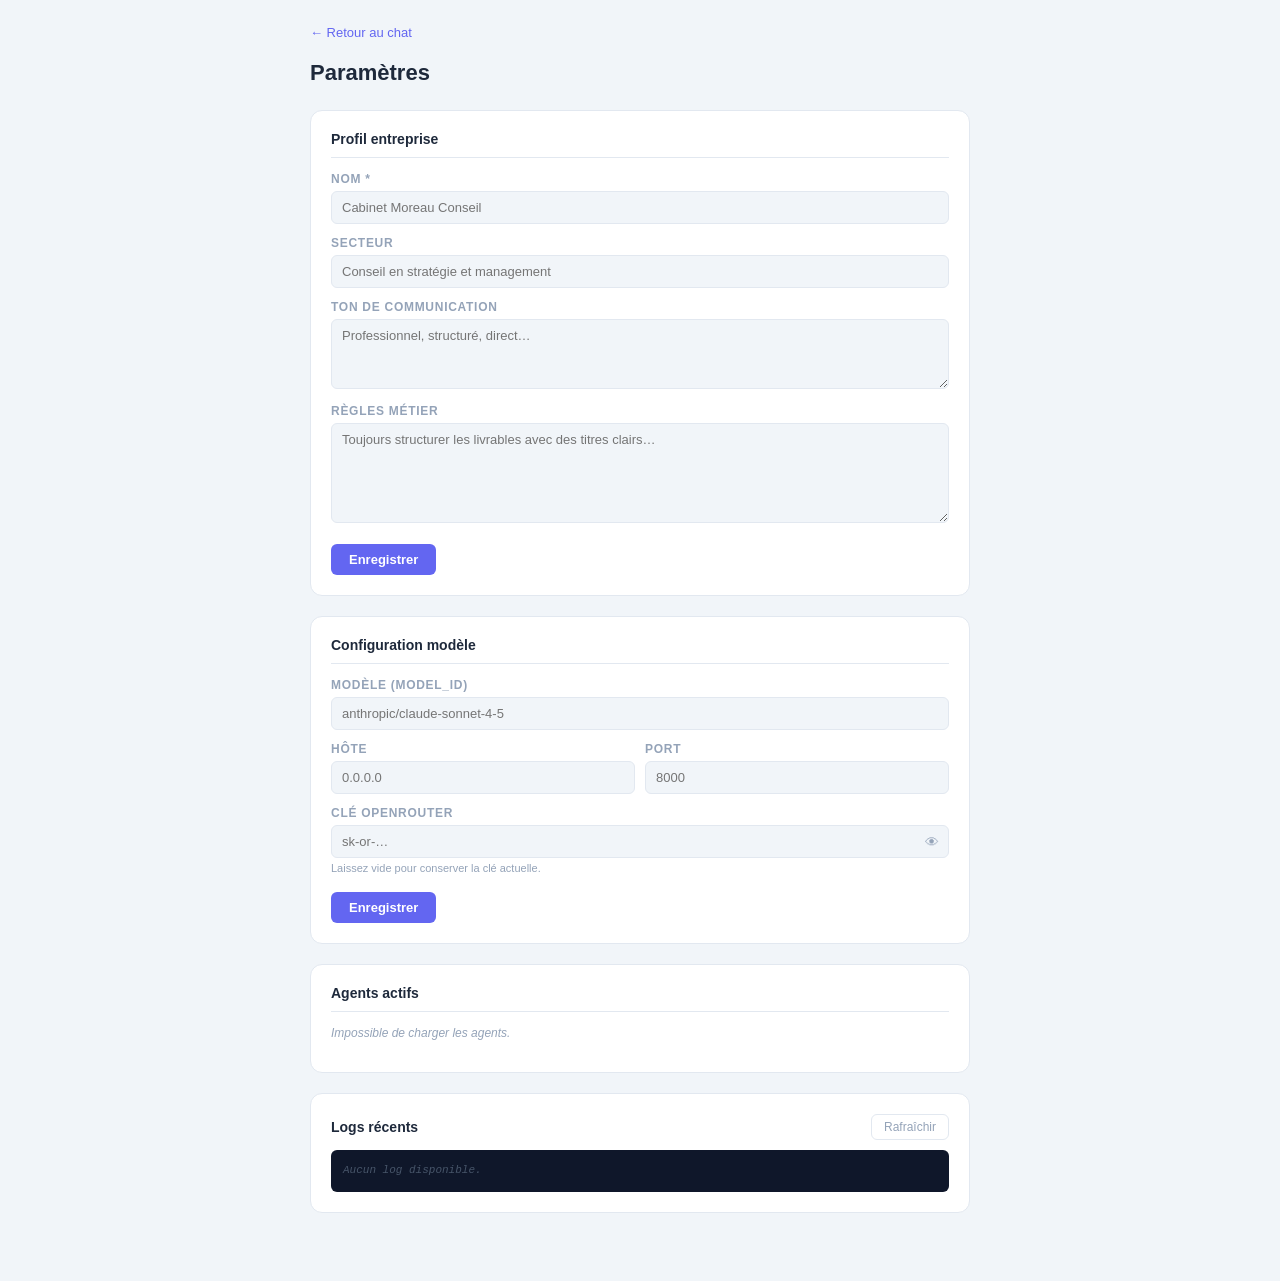
==== frontend/settings.html @ a45c14cb "feat: Big Bertha V1 — chatbot B2B local avec équipe d'agents IA Stack : FastAPI + SQLite + HTML/CSS/" ====
<!DOCTYPE html>
<html lang="fr">
<head>
  <meta charset="UTF-8">
  <meta name="viewport" content="width=device-width, initial-scale=1.0">
  <title>Paramètres — Big Bertha</title>
  <link rel="stylesheet" href="style.css">
</head>
<body class="settings-page">
  <div class="settings-container">
    <a href="chat.html" class="settings-back">← Retour au chat</a>
    <h1 class="settings-title">Paramètres</h1>

    <!-- Section 1 : Profil entreprise -->
    <section class="settings-section" id="section-profile">
      <h2>Profil entreprise</h2>
      <p class="profile-notice" id="profile-notice"></p>
      <div class="form-group">
        <label for="profile-name">Nom *</label>
        <input type="text" id="profile-name" placeholder="Cabinet Moreau Conseil">
        <div class="field-error" id="profile-name-error"></div>
      </div>
      <div class="form-group">
        <label for="profile-sector">Secteur</label>
        <input type="text" id="profile-sector" placeholder="Conseil en stratégie et management">
      </div>
      <div class="form-group">
        <label for="profile-tone">Ton de communication</label>
        <textarea id="profile-tone" placeholder="Professionnel, structuré, direct…"></textarea>
      </div>
      <div class="form-group">
        <label for="profile-rules">Règles métier</label>
        <textarea id="profile-rules" class="tall" placeholder="Toujours structurer les livrables avec des titres clairs…"></textarea>
      </div>
      <button class="btn-save" id="btn-save-profile">Enregistrer</button>
      <span class="save-success" id="profile-success"></span>
    </section>

    <!-- Section 2 : Configuration modèle -->
    <section class="settings-section" id="section-config">
      <h2>Configuration modèle</h2>
      <div class="form-group">
        <label for="config-model">Modèle (model_id)</label>
        <input type="text" id="config-model" placeholder="anthropic/claude-sonnet-4-5">
      </div>
      <div class="form-row">
        <div class="form-group">
          <label for="config-host">Hôte</label>
          <input type="text" id="config-host" placeholder="0.0.0.0">
        </div>
        <div class="form-group">
          <label for="config-port">Port</label>
          <input type="text" id="config-port" placeholder="8000">
        </div>
      </div>
      <div class="form-group">
        <label for="config-key">Clé OpenRouter</label>
        <div class="password-wrap">
          <input type="password" id="config-key" placeholder="sk-or-…" autocomplete="off">
          <button class="btn-eye" id="btn-toggle-key" title="Afficher/masquer">👁</button>
        </div>
        <div class="form-hint">Laissez vide pour conserver la clé actuelle.</div>
      </div>
      <button class="btn-save" id="btn-save-config">Enregistrer</button>
      <span class="save-success" id="config-success"></span>
    </section>

    <!-- Section 3 : Agents actifs -->
    <section class="settings-section" id="section-agents">
      <h2>Agents actifs</h2>
      <div class="agents-grid" id="agents-grid"></div>
    </section>

    <!-- Section 4 : Logs -->
    <section class="settings-section" id="section-logs">
      <div class="logs-header">
        <h2>Logs récents</h2>
        <button class="btn-refresh" id="btn-refresh-logs">Rafraîchir</button>
      </div>
      <div id="logs-content"></div>
    </section>
  </div>

  <script src="api.js"></script>
  <script src="shared.js"></script>
  <script src="settings.js"></script>
</body>
</html>
---- frontend/style.css ----
:root {
  --color-primary: #6366f1;
  --color-primary-hover: #4f46e5;
  --color-bg: #f1f5f9;
  --color-bg-dark: #1e1e2e;
  --color-sidebar: #1e1e2e;
  --color-sidebar-text: #cbd5e1;
  --color-sidebar-hover: #2a2a3e;
  --color-sidebar-active-bg: #2e2e45;
  --color-sidebar-active-border: var(--color-primary);
  --color-surface: #ffffff;
  --color-border: #e2e8f0;
  --color-text: #1e293b;
  --color-text-muted: #94a3b8;
  --color-msg-user-bg: var(--color-primary);
  --color-msg-user-text: #ffffff;
  --color-msg-boss-bg: #ffffff;
  --color-msg-boss-border: #e2e8f0;
  --color-error-bg: #fee2e2;
  --color-error-border: #ef4444;
  --color-error-text: #991b1b;
  --color-progress-bg: #f0f4ff;
  --color-progress-border: #c7d2fe;
  --color-right-panel: #f8fafc;
  --sidebar-width: 260px;
  --right-panel-width: 280px;
  --radius: 12px;
  --radius-sm: 6px;
  --font-sans: -apple-system, BlinkMacSystemFont, 'Segoe UI', Roboto, sans-serif;
  --font-mono: 'Courier New', Courier, monospace;
}

*, *::before, *::after { box-sizing: border-box; margin: 0; padding: 0; }

body {
  font-family: var(--font-sans);
  background: var(--color-bg);
  color: var(--color-text);
  height: 100vh;
  overflow: hidden;
  font-size: 14px;
}

body.settings-page {
  height: auto;
  overflow: auto;
}

/* ── LAYOUT ─────────────────────────────────────────── */

.app-layout {
  display: flex;
  height: 100vh;
  width: 100vw;
}

/* ── SIDEBAR ────────────────────────────────────────── */

#sidebar {
  width: var(--sidebar-width);
  min-width: var(--sidebar-width);
  background: var(--color-sidebar);
  color: var(--color-sidebar-text);
  display: flex;
  flex-direction: column;
  height: 100vh;
  overflow: hidden;
}

#sidebar h1 {
  font-size: 18px;
  font-weight: 700;
  color: #ffffff;
  padding: 20px 16px 12px;
  letter-spacing: -0.3px;
  flex-shrink: 0;
}

#btn-new-conv {
  margin: 0 12px 8px;
  padding: 9px 12px;
  background: var(--color-primary);
  color: #fff;
  border: none;
  border-radius: var(--radius-sm);
  cursor: pointer;
  font-size: 13px;
  font-weight: 600;
  text-align: left;
  transition: background 0.15s;
  flex-shrink: 0;
}
#btn-new-conv:hover { background: var(--color-primary-hover); }

#conv-list {
  flex: 1;
  overflow-y: auto;
  padding: 4px 0;
}

#conv-list::-webkit-scrollbar { width: 4px; }
#conv-list::-webkit-scrollbar-track { background: transparent; }
#conv-list::-webkit-scrollbar-thumb { background: #3f3f5a; border-radius: 2px; }

.conv-item {
  display: flex;
  align-items: center;
  padding: 9px 12px;
  cursor: pointer;
  border-left: 3px solid transparent;
  transition: background 0.1s;
  gap: 8px;
}
.conv-item:hover { background: var(--color-sidebar-hover); }
.conv-item.active {
  background: var(--color-sidebar-active-bg);
  border-left-color: var(--color-sidebar-active-border);
}

.conv-item-body {
  flex: 1;
  overflow: hidden;
}
.conv-item-title {
  font-size: 13px;
  font-weight: 500;
  color: #e2e8f0;
  white-space: nowrap;
  overflow: hidden;
  text-overflow: ellipsis;
}
.conv-item-title.no-title {
  color: var(--color-text-muted);
  font-style: italic;
}
.conv-item-date {
  font-size: 11px;
  color: var(--color-text-muted);
  margin-top: 2px;
}

.btn-delete-conv {
  background: none;
  border: none;
  color: var(--color-text-muted);
  cursor: pointer;
  padding: 2px 4px;
  font-size: 14px;
  opacity: 0;
  border-radius: 4px;
  transition: opacity 0.1s, color 0.1s;
  flex-shrink: 0;
}
.conv-item:hover .btn-delete-conv { opacity: 1; }
.btn-delete-conv:hover { color: #ef4444; }

.sidebar-state {
  padding: 12px 16px;
  font-size: 12px;
  color: var(--color-text-muted);
  line-height: 1.5;
}

.btn-retry {
  margin-top: 8px;
  padding: 5px 10px;
  background: none;
  border: 1px solid var(--color-text-muted);
  border-radius: var(--radius-sm);
  color: var(--color-sidebar-text);
  cursor: pointer;
  font-size: 12px;
  display: block;
}
.btn-retry:hover { border-color: var(--color-primary); color: var(--color-primary); }

#link-settings {
  display: block;
  padding: 14px 16px;
  border-top: 1px solid #2a2a3e;
  color: var(--color-text-muted);
  text-decoration: none;
  font-size: 13px;
  transition: color 0.15s;
  flex-shrink: 0;
}
#link-settings:hover { color: #e2e8f0; }

/* ── MAIN ───────────────────────────────────────────── */

#main {
  flex: 1;
  display: flex;
  flex-direction: column;
  height: 100vh;
  overflow: hidden;
  background: var(--color-bg);
  min-width: 0;
}

#conv-title-bar {
  padding: 12px 20px;
  background: var(--color-surface);
  border-bottom: 1px solid var(--color-border);
  flex-shrink: 0;
}

#conv-title {
  font-size: 15px;
  font-weight: 600;
  color: var(--color-text);
  cursor: pointer;
  padding: 4px 6px;
  border-radius: var(--radius-sm);
  border: 1px solid transparent;
  display: inline-block;
  max-width: 100%;
  transition: border-color 0.15s;
}
#conv-title:hover { border-color: var(--color-border); background: var(--color-bg); }

#conv-title-input {
  font-size: 15px;
  font-weight: 600;
  color: var(--color-text);
  border: 1px solid var(--color-primary);
  border-radius: var(--radius-sm);
  padding: 4px 6px;
  outline: none;
  width: 100%;
  max-width: 500px;
  background: var(--color-surface);
}

#messages {
  flex: 1;
  overflow-y: auto;
  padding: 20px;
  display: flex;
  flex-direction: column;
  gap: 12px;
}

#messages::-webkit-scrollbar { width: 6px; }
#messages::-webkit-scrollbar-track { background: transparent; }
#messages::-webkit-scrollbar-thumb { background: #cbd5e1; border-radius: 3px; }

.msg-empty {
  margin: auto;
  color: var(--color-text-muted);
  font-size: 14px;
  text-align: center;
}

.msg-row {
  display: flex;
}
.msg-row.user { justify-content: flex-end; }
.msg-row.boss { justify-content: flex-start; }

.msg-bubble {
  max-width: 70%;
  padding: 10px 14px;
  border-radius: var(--radius);
  line-height: 1.55;
  font-size: 14px;
  word-wrap: break-word;
}

.msg-row.user .msg-bubble {
  background: var(--color-msg-user-bg);
  color: var(--color-msg-user-text);
  border-bottom-right-radius: 4px;
}

.msg-row.boss .msg-bubble {
  background: var(--color-msg-boss-bg);
  border: 1px solid var(--color-msg-boss-border);
  color: var(--color-text);
  border-bottom-left-radius: 4px;
  box-shadow: 0 1px 3px rgba(0,0,0,0.06);
}

.msg-row.boss .msg-bubble h1,
.msg-row.boss .msg-bubble h2,
.msg-row.boss .msg-bubble h3 {
  margin-top: 10px;
  margin-bottom: 4px;
  font-size: 14px;
}
.msg-row.boss .msg-bubble h1:first-child,
.msg-row.boss .msg-bubble h2:first-child,
.msg-row.boss .msg-bubble h3:first-child { margin-top: 0; }
.msg-row.boss .msg-bubble ul { padding-left: 18px; margin: 4px 0; }
.msg-row.boss .msg-bubble p { margin: 2px 0; }
.msg-row.boss .msg-bubble br { display: block; margin: 2px 0; content: ''; }

/* Indicateur de progression */
.msg-progress {
  display: flex;
  justify-content: flex-start;
}

.msg-progress-bubble {
  background: var(--color-progress-bg);
  border: 1px solid var(--color-progress-border);
  border-radius: var(--radius);
  border-bottom-left-radius: 4px;
  padding: 10px 14px;
  font-size: 13px;
  color: #4338ca;
  max-width: 70%;
}

.msg-progress-bubble::after {
  content: '';
  display: inline-block;
  animation: dots 1.4s infinite;
}

@keyframes dots {
  0%   { content: ''; }
  25%  { content: '.'; }
  50%  { content: '..'; }
  75%  { content: '...'; }
  100% { content: ''; }
}

/* Message d'erreur job */
.msg-error {
  display: flex;
  justify-content: flex-start;
}

.msg-error-bubble {
  background: var(--color-error-bg);
  border: 1px solid var(--color-error-border);
  border-radius: var(--radius);
  border-bottom-left-radius: 4px;
  padding: 10px 14px;
  font-size: 13px;
  color: var(--color-error-text);
  max-width: 70%;
}

/* Zone de saisie */
#input-zone {
  padding: 12px 20px;
  background: var(--color-surface);
  border-top: 1px solid var(--color-border);
  display: flex;
  gap: 10px;
  align-items: flex-end;
  flex-shrink: 0;
}

#msg-input {
  flex: 1;
  resize: none;
  border: 1px solid var(--color-border);
  border-radius: var(--radius-sm);
  padding: 10px 12px;
  font-family: var(--font-sans);
  font-size: 14px;
  color: var(--color-text);
  background: var(--color-bg);
  outline: none;
  min-height: 42px;
  max-height: 90px;
  line-height: 1.4;
  transition: border-color 0.15s;
}
#msg-input:focus { border-color: var(--color-primary); }
#msg-input:disabled { opacity: 0.5; cursor: not-allowed; }

#btn-send {
  padding: 10px 18px;
  background: var(--color-primary);
  color: #fff;
  border: none;
  border-radius: var(--radius-sm);
  cursor: pointer;
  font-size: 14px;
  font-weight: 600;
  transition: background 0.15s, opacity 0.15s;
  white-space: nowrap;
  flex-shrink: 0;
  align-self: flex-end;
  height: 42px;
}
#btn-send:hover:not(:disabled) { background: var(--color-primary-hover); }
#btn-send:disabled { opacity: 0.4; pointer-events: none; }

/* ── PANNEAU DROIT ──────────────────────────────────── */

#right-panel {
  width: var(--right-panel-width);
  min-width: var(--right-panel-width);
  background: var(--color-right-panel);
  border-left: 1px solid var(--color-border);
  display: flex;
  flex-direction: column;
  height: 100vh;
  overflow: hidden;
}

#right-panel h2 {
  font-size: 12px;
  font-weight: 700;
  text-transform: uppercase;
  letter-spacing: 0.08em;
  color: var(--color-text-muted);
  padding: 16px 16px 8px;
  flex-shrink: 0;
}

#pinned-list {
  flex: 1;
  overflow-y: auto;
  padding: 4px 0;
}

#pinned-list::-webkit-scrollbar { width: 4px; }
#pinned-list::-webkit-scrollbar-thumb { background: #cbd5e1; border-radius: 2px; }

.pinned-empty {
  padding: 12px 16px;
  font-size: 12px;
  color: var(--color-text-muted);
  font-style: italic;
}

.pinned-item {
  display: flex;
  align-items: flex-start;
  padding: 8px 12px;
  gap: 6px;
  border-bottom: 1px solid var(--color-border);
}
.pinned-item:last-child { border-bottom: none; }

.pinned-source {
  font-size: 10px;
  color: var(--color-text-muted);
  flex-shrink: 0;
  margin-top: 2px;
  width: 16px;
  text-align: center;
}

.pinned-content {
  flex: 1;
  font-size: 12px;
  color: var(--color-text);
  line-height: 1.5;
  word-break: break-word;
}

.btn-unpin {
  background: none;
  border: none;
  color: var(--color-text-muted);
  cursor: pointer;
  font-size: 14px;
  opacity: 0;
  padding: 0 2px;
  transition: opacity 0.1s, color 0.1s;
  flex-shrink: 0;
  line-height: 1;
}
.pinned-item:hover .btn-unpin { opacity: 1; }
.btn-unpin:hover { color: #ef4444; }

.pinned-error {
  padding: 6px 12px;
  font-size: 11px;
  color: var(--color-error-text);
  background: var(--color-error-bg);
}

#right-panel-actions {
  padding: 10px 12px;
  border-top: 1px solid var(--color-border);
  flex-shrink: 0;
}

#btn-add-pin {
  width: 100%;
  padding: 7px 10px;
  background: none;
  border: 1px dashed var(--color-border);
  border-radius: var(--radius-sm);
  color: var(--color-text-muted);
  cursor: pointer;
  font-size: 12px;
  text-align: left;
  transition: border-color 0.15s, color 0.15s;
}
#btn-add-pin:hover { border-color: var(--color-primary); color: var(--color-primary); }

#pin-form {
  display: none;
  flex-direction: column;
  gap: 6px;
}
#pin-form.visible { display: flex; }

#pin-textarea {
  resize: none;
  border: 1px solid var(--color-border);
  border-radius: var(--radius-sm);
  padding: 7px 9px;
  font-family: var(--font-sans);
  font-size: 12px;
  min-height: 60px;
  outline: none;
  transition: border-color 0.15s;
}
#pin-textarea:focus { border-color: var(--color-primary); }

.pin-form-actions {
  display: flex;
  gap: 6px;
}

#btn-pin-submit {
  flex: 1;
  padding: 6px;
  background: var(--color-primary);
  color: #fff;
  border: none;
  border-radius: var(--radius-sm);
  cursor: pointer;
  font-size: 12px;
  font-weight: 600;
  transition: background 0.15s, opacity 0.15s;
}
#btn-pin-submit:disabled { opacity: 0.4; pointer-events: none; }
#btn-pin-submit:hover:not(:disabled) { background: var(--color-primary-hover); }

#btn-pin-cancel {
  padding: 6px 10px;
  background: none;
  border: 1px solid var(--color-border);
  border-radius: var(--radius-sm);
  cursor: pointer;
  font-size: 12px;
  color: var(--color-text-muted);
  transition: border-color 0.15s;
}
#btn-pin-cancel:hover { border-color: var(--color-text-muted); }

/* ── SETTINGS ───────────────────────────────────────── */

.settings-page {
  min-height: 100vh;
  background: var(--color-bg);
  padding: 0;
}

.settings-container {
  max-width: 700px;
  margin: 0 auto;
  padding: 24px 20px 48px;
}

.settings-back {
  display: inline-block;
  margin-bottom: 20px;
  color: var(--color-primary);
  text-decoration: none;
  font-size: 13px;
  font-weight: 500;
}
.settings-back:hover { text-decoration: underline; }

.settings-title {
  font-size: 22px;
  font-weight: 700;
  margin-bottom: 24px;
  color: var(--color-text);
}

.settings-section {
  background: var(--color-surface);
  border: 1px solid var(--color-border);
  border-radius: var(--radius);
  padding: 20px;
  margin-bottom: 20px;
}

.settings-section h2 {
  font-size: 14px;
  font-weight: 700;
  color: var(--color-text);
  margin-bottom: 14px;
  padding-bottom: 10px;
  border-bottom: 1px solid var(--color-border);
}

.form-group {
  margin-bottom: 12px;
}

.form-group label {
  display: block;
  font-size: 12px;
  font-weight: 600;
  color: var(--color-text-muted);
  text-transform: uppercase;
  letter-spacing: 0.06em;
  margin-bottom: 5px;
}

.form-group input,
.form-group textarea {
  width: 100%;
  padding: 8px 10px;
  border: 1px solid var(--color-border);
  border-radius: var(--radius-sm);
  font-family: var(--font-sans);
  font-size: 13px;
  color: var(--color-text);
  background: var(--color-bg);
  outline: none;
  transition: border-color 0.15s;
}
.form-group input:focus,
.form-group textarea:focus { border-color: var(--color-primary); }
.form-group input.error,
.form-group textarea.error { border-color: var(--color-error-border); }

.form-group textarea { resize: vertical; min-height: 70px; }
.form-group textarea.tall { min-height: 100px; }

.form-hint {
  font-size: 11px;
  color: var(--color-text-muted);
  margin-top: 4px;
}

.field-error {
  font-size: 11px;
  color: var(--color-error-text);
  margin-top: 4px;
}

.form-row {
  display: flex;
  gap: 10px;
}
.form-row .form-group { flex: 1; }

.password-wrap {
  position: relative;
}
.password-wrap input { padding-right: 40px; }
.btn-eye {
  position: absolute;
  right: 8px;
  top: 50%;
  transform: translateY(-50%);
  background: none;
  border: none;
  cursor: pointer;
  font-size: 14px;
  color: var(--color-text-muted);
  padding: 2px;
}
.btn-eye:hover { color: var(--color-text); }

.btn-save {
  margin-top: 6px;
  padding: 8px 18px;
  background: var(--color-primary);
  color: #fff;
  border: none;
  border-radius: var(--radius-sm);
  cursor: pointer;
  font-size: 13px;
  font-weight: 600;
  transition: background 0.15s;
}
.btn-save:hover { background: var(--color-primary-hover); }

.save-success {
  display: inline-block;
  margin-left: 10px;
  font-size: 12px;
  color: #16a34a;
  font-weight: 500;
}

/* Agents */
.agents-grid {
  display: flex;
  gap: 12px;
  flex-wrap: wrap;
}

.agent-card {
  flex: 1;
  min-width: 200px;
  border: 1px solid var(--color-border);
  border-radius: var(--radius-sm);
  padding: 12px;
  background: var(--color-bg);
}

.agent-card-name {
  font-size: 13px;
  font-weight: 700;
  color: var(--color-text);
  margin-bottom: 4px;
}

.agent-card-desc {
  font-size: 12px;
  color: var(--color-text-muted);
}

/* Logs */
.logs-header {
  display: flex;
  align-items: center;
  justify-content: space-between;
  margin-bottom: 10px;
}

.logs-header h2 { margin-bottom: 0; padding-bottom: 0; border-bottom: none; }

.btn-refresh {
  padding: 5px 12px;
  background: none;
  border: 1px solid var(--color-border);
  border-radius: var(--radius-sm);
  cursor: pointer;
  font-size: 12px;
  color: var(--color-text-muted);
  transition: border-color 0.15s, color 0.15s;
}
.btn-refresh:hover { border-color: var(--color-primary); color: var(--color-primary); }

#logs-content {
  background: #0f172a;
  color: #94a3b8;
  font-family: var(--font-mono);
  font-size: 11px;
  padding: 12px;
  border-radius: var(--radius-sm);
  max-height: 280px;
  overflow-y: auto;
  white-space: pre-wrap;
  word-break: break-all;
  line-height: 1.6;
}

#logs-content::-webkit-scrollbar { width: 4px; }
#logs-content::-webkit-scrollbar-thumb { background: #334155; border-radius: 2px; }

.logs-empty {
  color: #475569;
  font-style: italic;
}

.profile-notice {
  font-size: 12px;
  color: var(--color-text-muted);
  font-style: italic;
  margin-bottom: 12px;
}
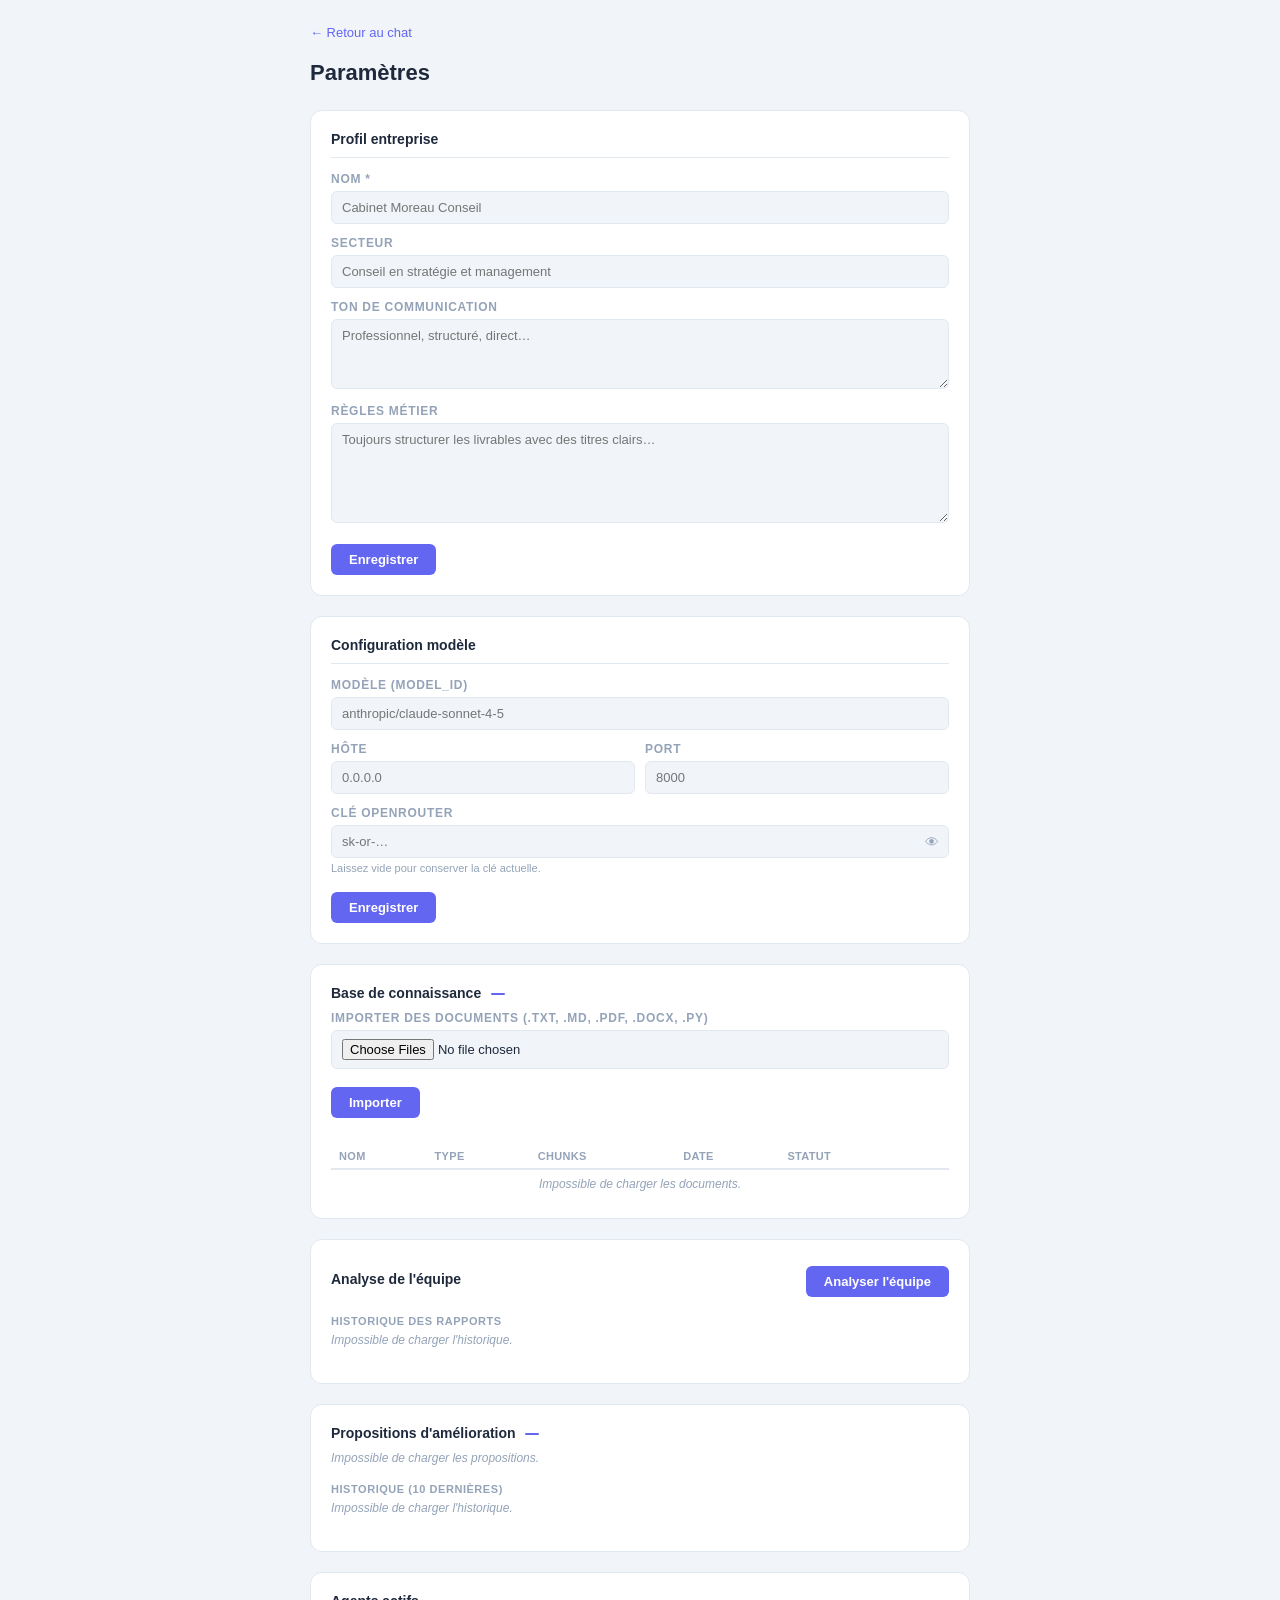
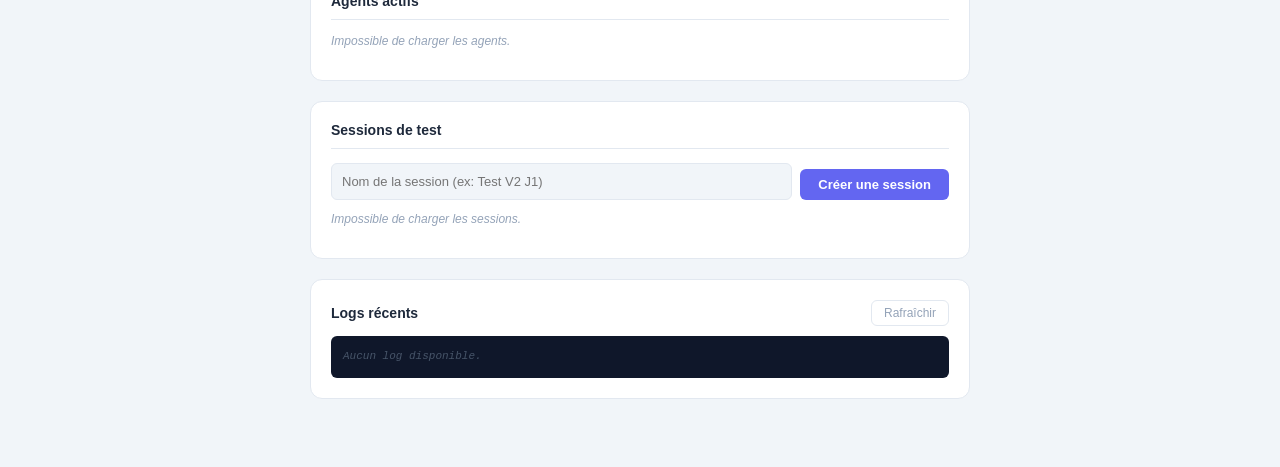
==== commit 73720c80: "feat: Big Bertha V2 — RAG knowledge base + SENTINEL learning system BLOCs 1-7 : RAG (ChromaDB + embe" ====
--- a/frontend/settings.html
+++ b/frontend/settings.html
@@ -65,13 +65,124 @@
       <span class="save-success" id="config-success"></span>
     </section>
 
-    <!-- Section 3 : Agents actifs -->
+    <!-- Section 3 : Base de connaissance -->
+    <section class="settings-section" id="section-kb">
+      <div class="logs-header">
+        <h2>Base de connaissance <span class="kb-badge" id="kb-badge"></span></h2>
+      </div>
+
+      <div class="form-group">
+        <label for="kb-file-input">Importer des documents (.txt, .md, .pdf, .docx, .py)</label>
+        <input type="file" id="kb-file-input" accept=".txt,.md,.pdf,.docx,.py" multiple>
+      </div>
+      <button class="btn-save" id="btn-kb-import">Importer</button>
+      <span class="kb-import-status" id="kb-import-status"></span>
+
+      <div id="kb-import-results"></div>
+
+      <div id="kb-docs-wrap" style="margin-top:16px;">
+        <table class="kb-table" id="kb-table">
+          <thead>
+            <tr>
+              <th>Nom</th>
+              <th>Type</th>
+              <th>Chunks</th>
+              <th>Date</th>
+              <th>Statut</th>
+              <th></th>
+            </tr>
+          </thead>
+          <tbody id="kb-table-body">
+            <tr><td colspan="6" class="kb-empty">Chargement…</td></tr>
+          </tbody>
+        </table>
+      </div>
+    </section>
+
+    <!-- Section 4 : Analyse de l'équipe (SENTINEL) -->
+    <section class="settings-section" id="section-sentinel">
+      <div class="logs-header">
+        <h2>Analyse de l'équipe</h2>
+        <button class="btn-save" id="btn-sentinel">Analyser l'équipe</button>
+      </div>
+      <div id="sentinel-spinner" class="sentinel-spinner" style="display:none;">Analyse en cours… (5-10s)</div>
+      <div id="sentinel-error" class="sentinel-error" style="display:none;"></div>
+
+      <div id="sentinel-report" style="display:none;">
+        <div class="sentinel-score-wrap">
+          <span class="sentinel-score-label">Score global</span>
+          <span class="sentinel-score" id="sentinel-score">—</span>
+          <span class="kb-badge" id="sentinel-baseline-badge" style="display:none;">BASELINE</span>
+        </div>
+
+        <div class="sentinel-block" id="sentinel-observations-wrap">
+          <div class="sentinel-block-title">Observations</div>
+          <ul id="sentinel-observations"></ul>
+        </div>
+
+        <div class="sentinel-block" id="sentinel-metrics-wrap">
+          <div class="sentinel-block-title">Métriques</div>
+          <table class="kb-table sentinel-metrics-table" id="sentinel-metrics-table">
+            <thead><tr><th>Métrique</th><th>Valeur</th></tr></thead>
+            <tbody id="sentinel-metrics-body"></tbody>
+          </table>
+        </div>
+
+        <div class="sentinel-block" id="sentinel-delta-wrap" style="display:none;">
+          <div class="sentinel-block-title">Évolution vs baseline</div>
+          <div id="sentinel-delta-content"></div>
+        </div>
+
+        <div class="sentinel-block">
+          <div class="sentinel-block-title">Proposals générées</div>
+          <span id="sentinel-proposals-count" class="kb-badge">0</span>
+        </div>
+      </div>
+
+      <div class="sentinel-block" style="margin-top:18px;">
+        <div class="sentinel-block-title">Historique des rapports</div>
+        <div id="sentinel-history">
+          <div class="profile-notice">Chargement…</div>
+        </div>
+      </div>
+    </section>
+
+    <!-- Section 5 : Propositions d'amélioration -->
+    <section class="settings-section" id="section-proposals">
+      <div class="logs-header">
+        <h2>Propositions d'amélioration <span class="kb-badge" id="proposals-badge"></span></h2>
+      </div>
+
+      <div id="proposals-pending-list"></div>
+
+      <div class="sentinel-block" style="margin-top:18px;">
+        <div class="sentinel-block-title">Historique (10 dernières)</div>
+        <div id="proposals-history-list">
+          <div class="profile-notice">Chargement…</div>
+        </div>
+      </div>
+    </section>
+
+    <!-- Section 6 : Agents actifs -->
     <section class="settings-section" id="section-agents">
       <h2>Agents actifs</h2>
       <div class="agents-grid" id="agents-grid"></div>
     </section>
 
-    <!-- Section 4 : Logs -->
+    <!-- Section 7 : Sessions de test -->
+    <section class="settings-section" id="section-test-sessions">
+      <h2>Sessions de test</h2>
+      <div class="test-session-form">
+        <input type="text" id="ts-name-input" placeholder="Nom de la session (ex: Test V2 J1)" maxlength="80">
+        <button class="btn-save" id="btn-create-session">Créer une session</button>
+      </div>
+      <div id="ts-create-error" style="display:none;" class="sentinel-error"></div>
+      <div id="test-sessions-list">
+        <div class="profile-notice">Chargement…</div>
+      </div>
+    </section>
+
+    <!-- Section 8 : Logs -->
     <section class="settings-section" id="section-logs">
       <div class="logs-header">
         <h2>Logs récents</h2>
--- a/frontend/style.css
+++ b/frontend/style.css
@@ -769,3 +769,383 @@
   font-style: italic;
   margin-bottom: 12px;
 }
+
+/* Base de connaissance */
+.kb-badge {
+  display: inline-block;
+  background: var(--color-primary);
+  color: #fff;
+  font-size: 11px;
+  font-weight: 700;
+  padding: 1px 7px;
+  border-radius: 20px;
+  margin-left: 6px;
+  vertical-align: middle;
+}
+
+.kb-import-status {
+  display: inline-block;
+  margin-left: 10px;
+  font-size: 12px;
+  font-weight: 500;
+  color: var(--color-text-muted);
+}
+
+#kb-import-results {
+  margin-top: 10px;
+  display: flex;
+  flex-direction: column;
+  gap: 4px;
+}
+
+.kb-result-row {
+  font-size: 12px;
+  padding: 5px 8px;
+  border-radius: var(--radius-sm);
+  display: flex;
+  align-items: center;
+  gap: 8px;
+}
+.kb-result-row.ok  { background: #dcfce7; color: #166534; }
+.kb-result-row.err { background: var(--color-error-bg); color: var(--color-error-text); }
+
+.kb-table {
+  width: 100%;
+  border-collapse: collapse;
+  font-size: 12px;
+  margin-top: 6px;
+}
+.kb-table th {
+  text-align: left;
+  padding: 6px 8px;
+  border-bottom: 2px solid var(--color-border);
+  color: var(--color-text-muted);
+  font-weight: 600;
+  font-size: 11px;
+  text-transform: uppercase;
+  letter-spacing: 0.03em;
+}
+.kb-table td {
+  padding: 7px 8px;
+  border-bottom: 1px solid var(--color-border);
+  vertical-align: middle;
+}
+.kb-table tr:last-child td { border-bottom: none; }
+
+.kb-status {
+  display: inline-block;
+  font-size: 11px;
+  font-weight: 600;
+  padding: 2px 7px;
+  border-radius: 20px;
+}
+.kb-status.indexed    { background: #dcfce7; color: #166534; }
+.kb-status.processing { background: #fef9c3; color: #854d0e; }
+.kb-status.error      { background: var(--color-error-bg); color: var(--color-error-text); }
+
+.btn-kb-delete {
+  background: none;
+  border: 1px solid var(--color-border);
+  border-radius: var(--radius-sm);
+  color: var(--color-text-muted);
+  cursor: pointer;
+  font-size: 11px;
+  padding: 3px 8px;
+  transition: border-color 0.15s, color 0.15s;
+}
+.btn-kb-delete:hover { border-color: #ef4444; color: #ef4444; }
+
+.kb-empty {
+  text-align: center;
+  color: var(--color-text-muted);
+  font-style: italic;
+  padding: 16px 0;
+}
+
+/* SENTINEL */
+.sentinel-spinner {
+  font-size: 13px;
+  color: var(--color-text-muted);
+  font-style: italic;
+  margin: 10px 0;
+  animation: sentinel-pulse 1.4s ease-in-out infinite;
+}
+@keyframes sentinel-pulse {
+  0%, 100% { opacity: 1; }
+  50%       { opacity: 0.4; }
+}
+
+.sentinel-error {
+  font-size: 12px;
+  color: var(--color-error-text);
+  background: var(--color-error-bg);
+  border: 1px solid var(--color-error-border);
+  border-radius: var(--radius-sm);
+  padding: 8px 12px;
+  margin: 8px 0;
+}
+
+.sentinel-score-wrap {
+  display: flex;
+  align-items: center;
+  gap: 12px;
+  margin: 12px 0 16px;
+}
+
+.sentinel-score-label {
+  font-size: 12px;
+  color: var(--color-text-muted);
+  font-weight: 500;
+}
+
+.sentinel-score {
+  font-size: 40px;
+  font-weight: 800;
+  line-height: 1;
+}
+.sentinel-score.low    { color: #dc2626; }
+.sentinel-score.medium { color: #d97706; }
+.sentinel-score.high   { color: #16a34a; }
+
+.sentinel-block {
+  margin-bottom: 16px;
+}
+
+.sentinel-block-title {
+  font-size: 11px;
+  font-weight: 700;
+  text-transform: uppercase;
+  letter-spacing: 0.05em;
+  color: var(--color-text-muted);
+  margin-bottom: 6px;
+}
+
+.sentinel-block ul {
+  padding-left: 18px;
+  margin: 0;
+  display: flex;
+  flex-direction: column;
+  gap: 4px;
+}
+
+.sentinel-block ul li {
+  font-size: 13px;
+  color: var(--color-text);
+  line-height: 1.5;
+}
+
+.sentinel-metrics-table {
+  max-width: 400px;
+}
+
+.sentinel-delta {
+  font-size: 12px;
+  background: var(--color-progress-bg);
+  border: 1px solid var(--color-progress-border);
+  border-radius: var(--radius-sm);
+  padding: 8px 12px;
+  line-height: 1.6;
+}
+
+.sentinel-history-item {
+  display: flex;
+  align-items: center;
+  gap: 10px;
+  padding: 6px 0;
+  border-bottom: 1px solid var(--color-border);
+  font-size: 12px;
+}
+.sentinel-history-item:last-child { border-bottom: none; }
+
+.sentinel-history-date {
+  color: var(--color-text-muted);
+  flex-shrink: 0;
+  width: 140px;
+}
+
+.sentinel-history-score {
+  font-weight: 700;
+  width: 60px;
+}
+
+/* Proposals */
+.proposal-card {
+  border: 1px solid var(--color-border);
+  border-radius: var(--radius-sm);
+  padding: 12px 14px;
+  margin-bottom: 10px;
+  background: var(--color-surface);
+}
+
+.proposal-card-header {
+  display: flex;
+  align-items: center;
+  gap: 8px;
+  margin-bottom: 8px;
+  flex-wrap: wrap;
+}
+
+.proposal-type-badge {
+  display: inline-block;
+  font-size: 10px;
+  font-weight: 700;
+  padding: 2px 8px;
+  border-radius: 20px;
+  text-transform: uppercase;
+  letter-spacing: 0.04em;
+}
+.proposal-type-badge.agent  { background: #dbeafe; color: #1d4ed8; }
+.proposal-type-badge.rule   { background: #ede9fe; color: #6d28d9; }
+.proposal-type-badge.archive { background: #ffedd5; color: #c2410c; }
+
+.proposal-target {
+  font-size: 12px;
+  font-weight: 600;
+  color: var(--color-text);
+}
+
+.proposal-rationale {
+  font-size: 12px;
+  color: var(--color-text-muted);
+  margin-bottom: 6px;
+  font-style: italic;
+}
+
+.proposal-preview {
+  font-size: 11px;
+  font-family: var(--font-mono);
+  background: var(--color-bg);
+  border: 1px solid var(--color-border);
+  border-radius: var(--radius-sm);
+  padding: 6px 8px;
+  white-space: pre-wrap;
+  word-break: break-word;
+  max-height: 80px;
+  overflow: hidden;
+  margin-bottom: 10px;
+  color: var(--color-text);
+}
+
+.proposal-actions {
+  display: flex;
+  gap: 8px;
+}
+
+.btn-approve {
+  padding: 5px 14px;
+  background: #16a34a;
+  color: #fff;
+  border: none;
+  border-radius: var(--radius-sm);
+  cursor: pointer;
+  font-size: 12px;
+  font-weight: 600;
+  transition: background 0.15s;
+}
+.btn-approve:hover    { background: #15803d; }
+.btn-approve:disabled { opacity: 0.5; cursor: default; }
+
+.btn-reject {
+  padding: 5px 14px;
+  background: none;
+  color: #dc2626;
+  border: 1px solid #dc2626;
+  border-radius: var(--radius-sm);
+  cursor: pointer;
+  font-size: 12px;
+  font-weight: 600;
+  transition: background 0.15s, color 0.15s;
+}
+.btn-reject:hover    { background: #fee2e2; }
+.btn-reject:disabled { opacity: 0.5; cursor: default; }
+
+.proposal-history-item {
+  display: flex;
+  align-items: center;
+  gap: 10px;
+  padding: 6px 0;
+  border-bottom: 1px solid var(--color-border);
+  font-size: 12px;
+}
+.proposal-history-item:last-child { border-bottom: none; }
+
+.proposal-history-status {
+  font-size: 10px;
+  font-weight: 700;
+  padding: 2px 7px;
+  border-radius: 20px;
+}
+.proposal-history-status.approved { background: #dcfce7; color: #166534; }
+.proposal-history-status.rejected { background: var(--color-error-bg); color: var(--color-error-text); }
+
+/* Bandeau mode test */
+#test-mode-banner {
+  display: none;
+  align-items: center;
+  gap: 6px;
+  background: #92400e;
+  color: #fff;
+  font-size: 12px;
+  font-weight: 600;
+  padding: 7px 16px;
+  flex-shrink: 0;
+}
+
+.test-banner-link {
+  color: #fde68a;
+  text-decoration: underline;
+  font-weight: 700;
+  margin-left: 4px;
+}
+.test-banner-link:hover { color: #fff; }
+
+/* Test sessions UI */
+.test-session-list {
+  display: flex;
+  flex-direction: column;
+  gap: 8px;
+  margin-top: 8px;
+}
+
+.test-session-item {
+  display: flex;
+  align-items: center;
+  gap: 10px;
+  padding: 8px 12px;
+  border: 1px solid var(--color-border);
+  border-radius: var(--radius-sm);
+  background: var(--color-surface);
+  flex-wrap: wrap;
+}
+
+.test-session-name {
+  font-size: 13px;
+  font-weight: 600;
+  flex: 1;
+  min-width: 120px;
+}
+
+.test-session-meta {
+  font-size: 11px;
+  color: var(--color-text-muted);
+}
+
+.test-session-form {
+  display: flex;
+  gap: 8px;
+  margin-bottom: 12px;
+}
+
+.test-session-form input[type="text"] {
+  flex: 1;
+  padding: 7px 10px;
+  border: 1px solid var(--color-border);
+  border-radius: var(--radius-sm);
+  background: var(--color-bg);
+  color: var(--color-text);
+  font-size: 13px;
+}
+.test-session-form input[type="text"]:focus {
+  outline: none;
+  border-color: var(--color-accent);
+}
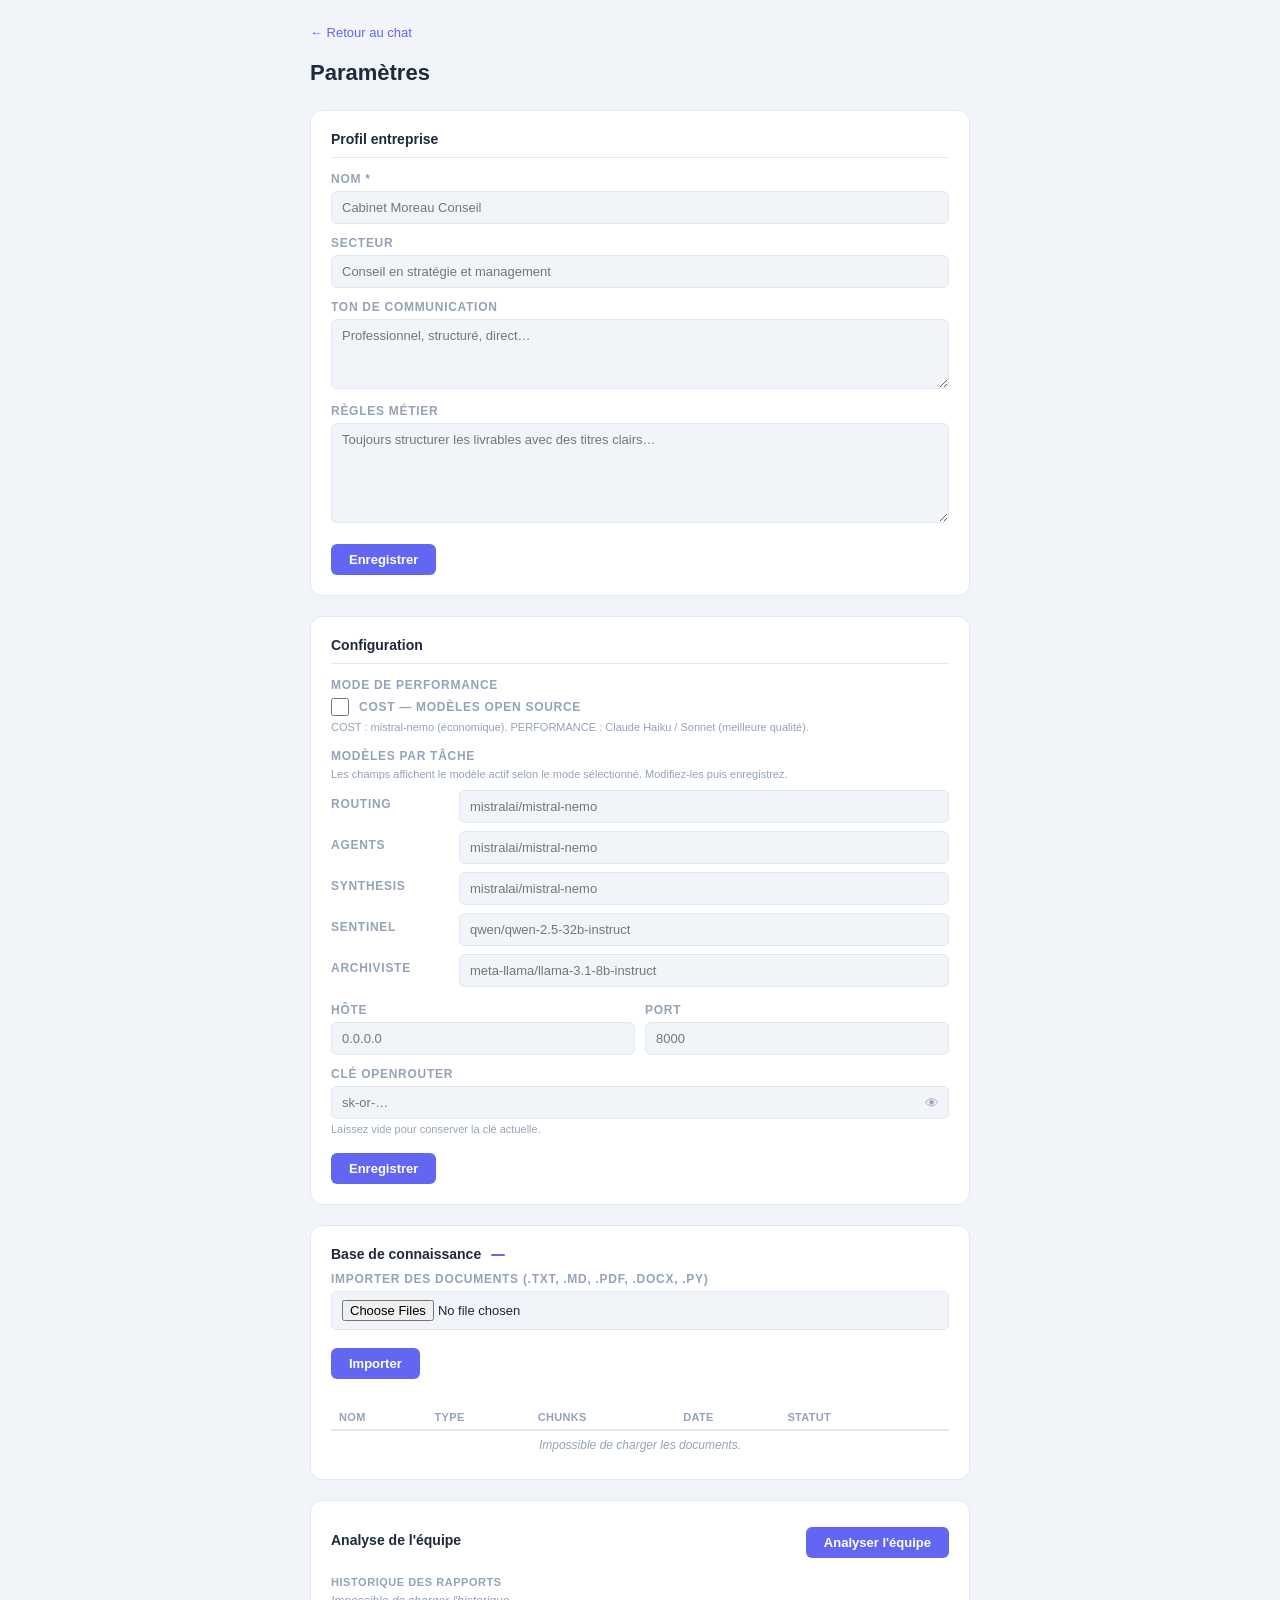
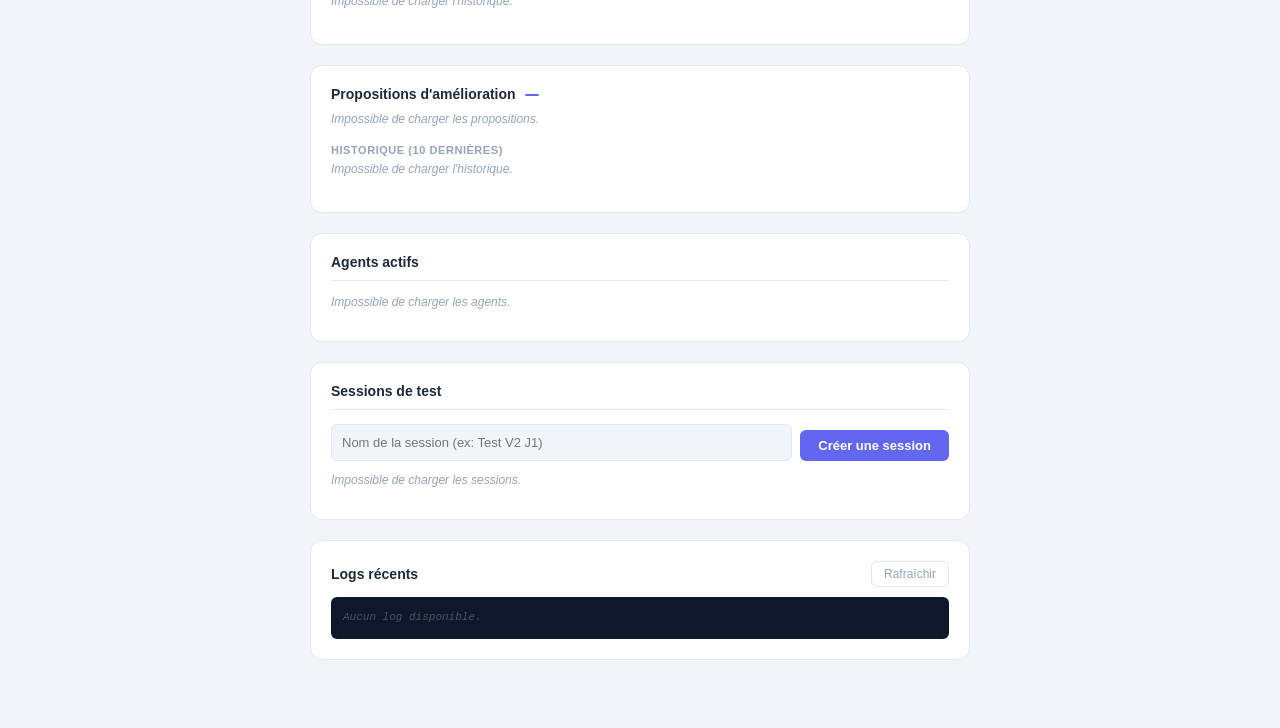
==== commit 15bf4576: "feat(v2-pc): V2-Mémoire BLOCs A+B — routing modèles par tâche + fondation handoff - BLOC A : model_r" ====
--- a/frontend/settings.html
+++ b/frontend/settings.html
@@ -38,12 +38,45 @@
 
     <!-- Section 2 : Configuration modèle -->
     <section class="settings-section" id="section-config">
-      <h2>Configuration modèle</h2>
-      <div class="form-group">
-        <label for="config-model">Modèle (model_id)</label>
-        <input type="text" id="config-model" placeholder="anthropic/claude-sonnet-4-5">
-      </div>
-      <div class="form-row">
+      <h2>Configuration</h2>
+
+      <div class="form-group">
+        <label>Mode de performance</label>
+        <label style="display:flex;align-items:center;gap:10px;cursor:pointer;margin-top:6px">
+          <input type="checkbox" id="config-perf-mode" style="width:18px;height:18px;cursor:pointer">
+          <span id="config-perf-label" style="font-weight:600">COST — modèles open source</span>
+        </label>
+        <div class="form-hint">COST : mistral-nemo (économique). PERFORMANCE : Claude Haiku / Sonnet (meilleure qualité).</div>
+      </div>
+
+      <div class="form-group" style="margin-top:16px">
+        <label>Modèles par tâche</label>
+        <div class="form-hint" style="margin-bottom:10px">Les champs affichent le modèle actif selon le mode sélectionné. Modifiez-les puis enregistrez.</div>
+        <div style="display:grid;gap:8px">
+          <div class="form-row" style="align-items:center;gap:8px">
+            <label style="min-width:120px;font-size:12px;color:var(--color-text-muted)">Routing</label>
+            <input type="text" id="config-routing-model" style="flex:1" placeholder="mistralai/mistral-nemo">
+          </div>
+          <div class="form-row" style="align-items:center;gap:8px">
+            <label style="min-width:120px;font-size:12px;color:var(--color-text-muted)">Agents</label>
+            <input type="text" id="config-agent-model" style="flex:1" placeholder="mistralai/mistral-nemo">
+          </div>
+          <div class="form-row" style="align-items:center;gap:8px">
+            <label style="min-width:120px;font-size:12px;color:var(--color-text-muted)">Synthesis</label>
+            <input type="text" id="config-synthesis-model" style="flex:1" placeholder="mistralai/mistral-nemo">
+          </div>
+          <div class="form-row" style="align-items:center;gap:8px">
+            <label style="min-width:120px;font-size:12px;color:var(--color-text-muted)">SENTINEL</label>
+            <input type="text" id="config-sentinel-model" style="flex:1" placeholder="qwen/qwen-2.5-32b-instruct">
+          </div>
+          <div class="form-row" style="align-items:center;gap:8px">
+            <label style="min-width:120px;font-size:12px;color:var(--color-text-muted)">ARCHIVISTE</label>
+            <input type="text" id="config-archiviste-model" style="flex:1" placeholder="meta-llama/llama-3.1-8b-instruct">
+          </div>
+        </div>
+      </div>
+
+      <div class="form-row" style="margin-top:16px">
         <div class="form-group">
           <label for="config-host">Hôte</label>
           <input type="text" id="config-host" placeholder="0.0.0.0">
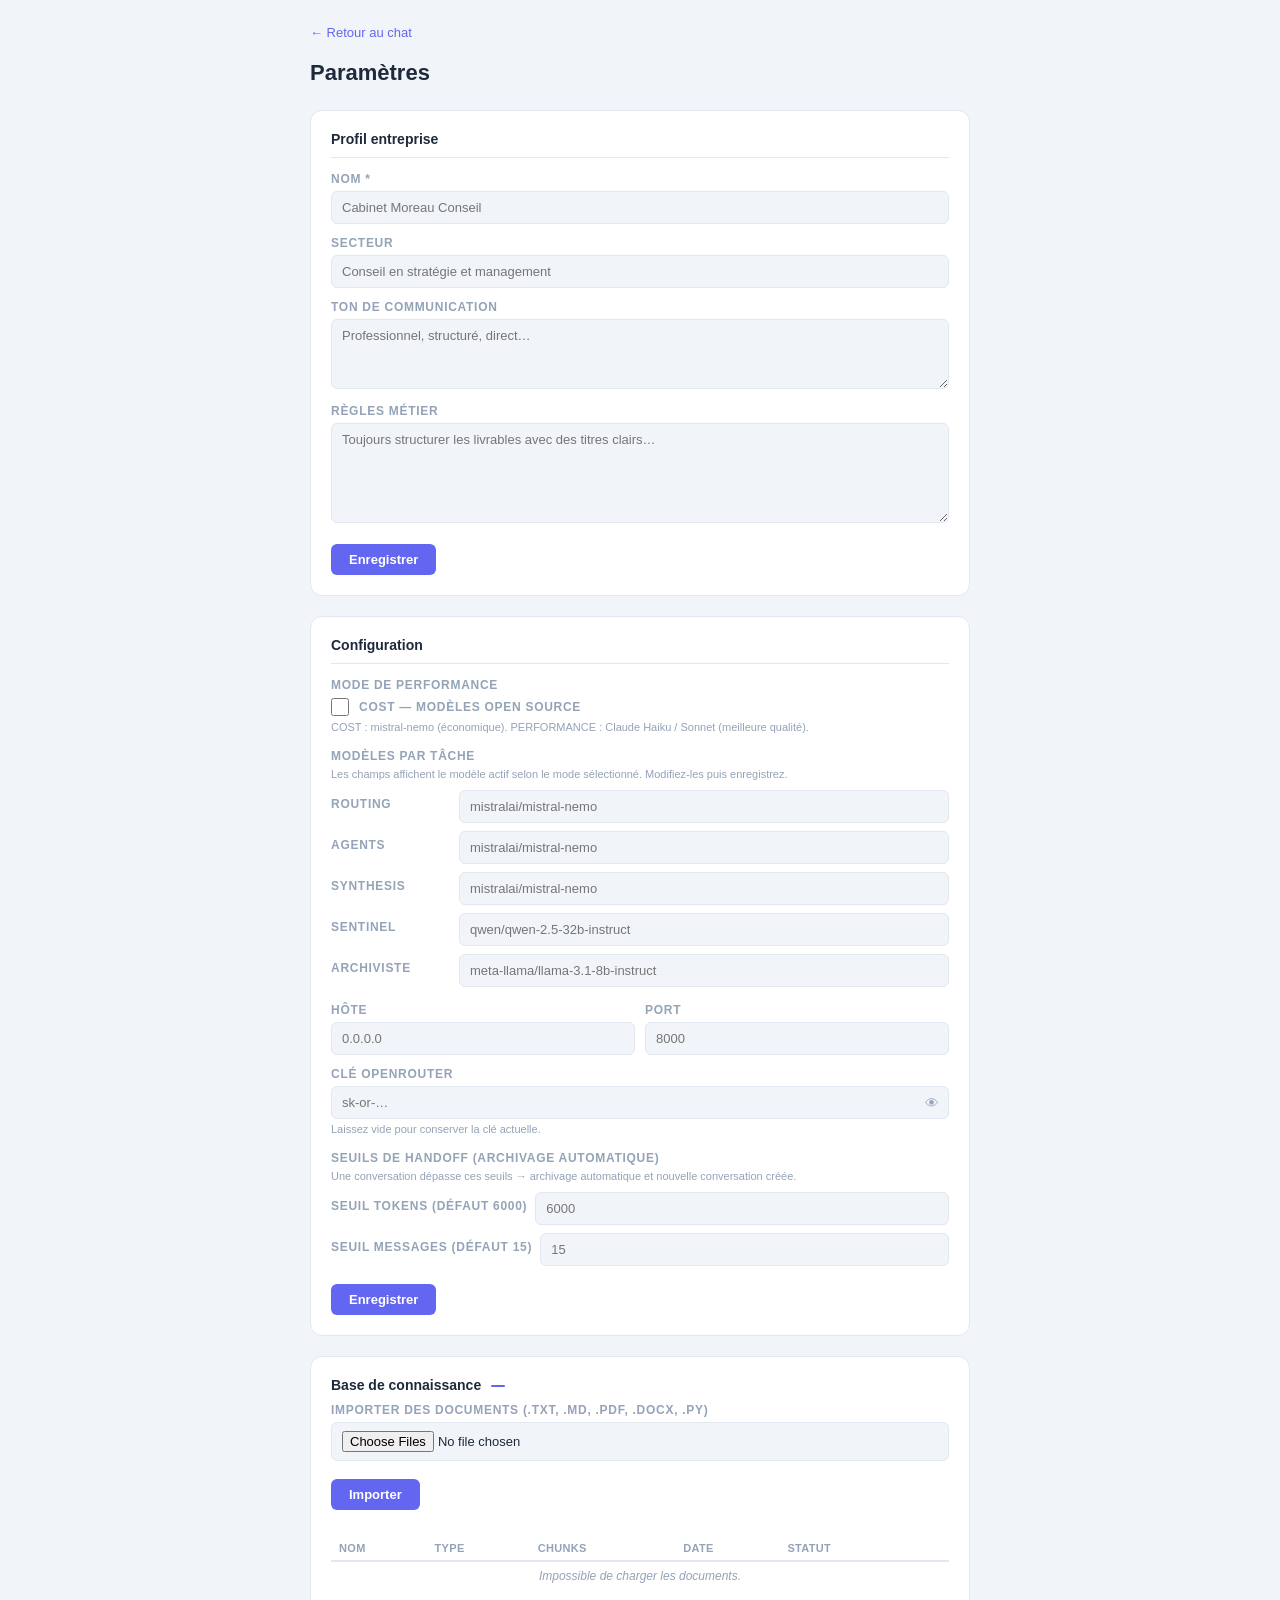
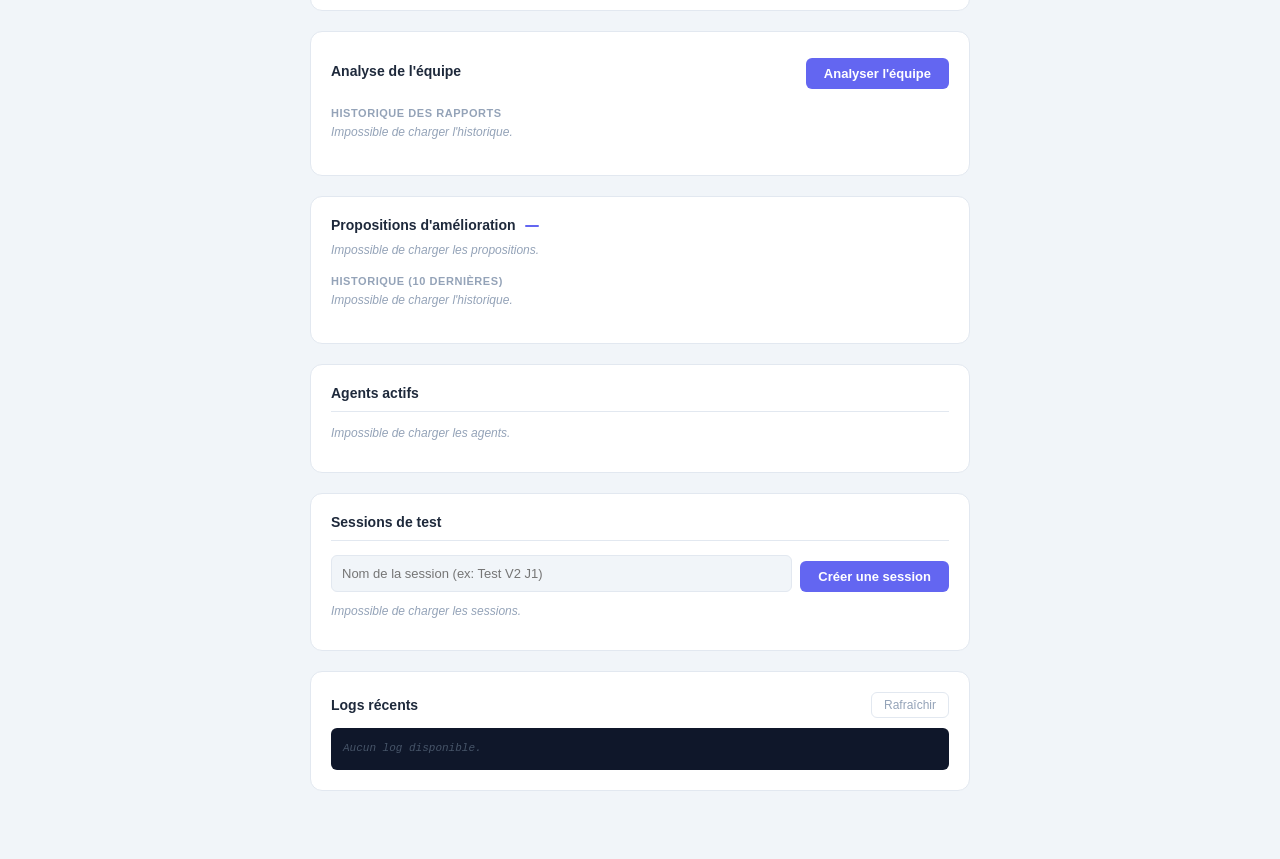
==== commit c10c5609: "feat(v2): V2-Mémoire BLOCs C+D — ARCHIVISTE + session_summaries + seuils handoff UI - database.py : " ====
--- a/frontend/settings.html
+++ b/frontend/settings.html
@@ -93,6 +93,20 @@
           <button class="btn-eye" id="btn-toggle-key" title="Afficher/masquer">👁</button>
         </div>
         <div class="form-hint">Laissez vide pour conserver la clé actuelle.</div>
+      </div>
+      <div class="form-group" style="margin-top:16px">
+        <label>Seuils de handoff (archivage automatique)</label>
+        <div class="form-hint" style="margin-bottom:10px">Une conversation dépasse ces seuils → archivage automatique et nouvelle conversation créée.</div>
+        <div style="display:grid;gap:8px">
+          <div class="form-row" style="align-items:center;gap:8px">
+            <label style="min-width:180px;font-size:12px;color:var(--color-text-muted)">Seuil tokens (défaut 6000)</label>
+            <input type="number" id="config-handoff-tokens" style="flex:1;width:100px" min="1000" max="50000" step="500" placeholder="6000">
+          </div>
+          <div class="form-row" style="align-items:center;gap:8px">
+            <label style="min-width:180px;font-size:12px;color:var(--color-text-muted)">Seuil messages (défaut 15)</label>
+            <input type="number" id="config-handoff-messages" style="flex:1;width:100px" min="5" max="100" step="1" placeholder="15">
+          </div>
+        </div>
       </div>
       <button class="btn-save" id="btn-save-config">Enregistrer</button>
       <span class="save-success" id="config-success"></span>
